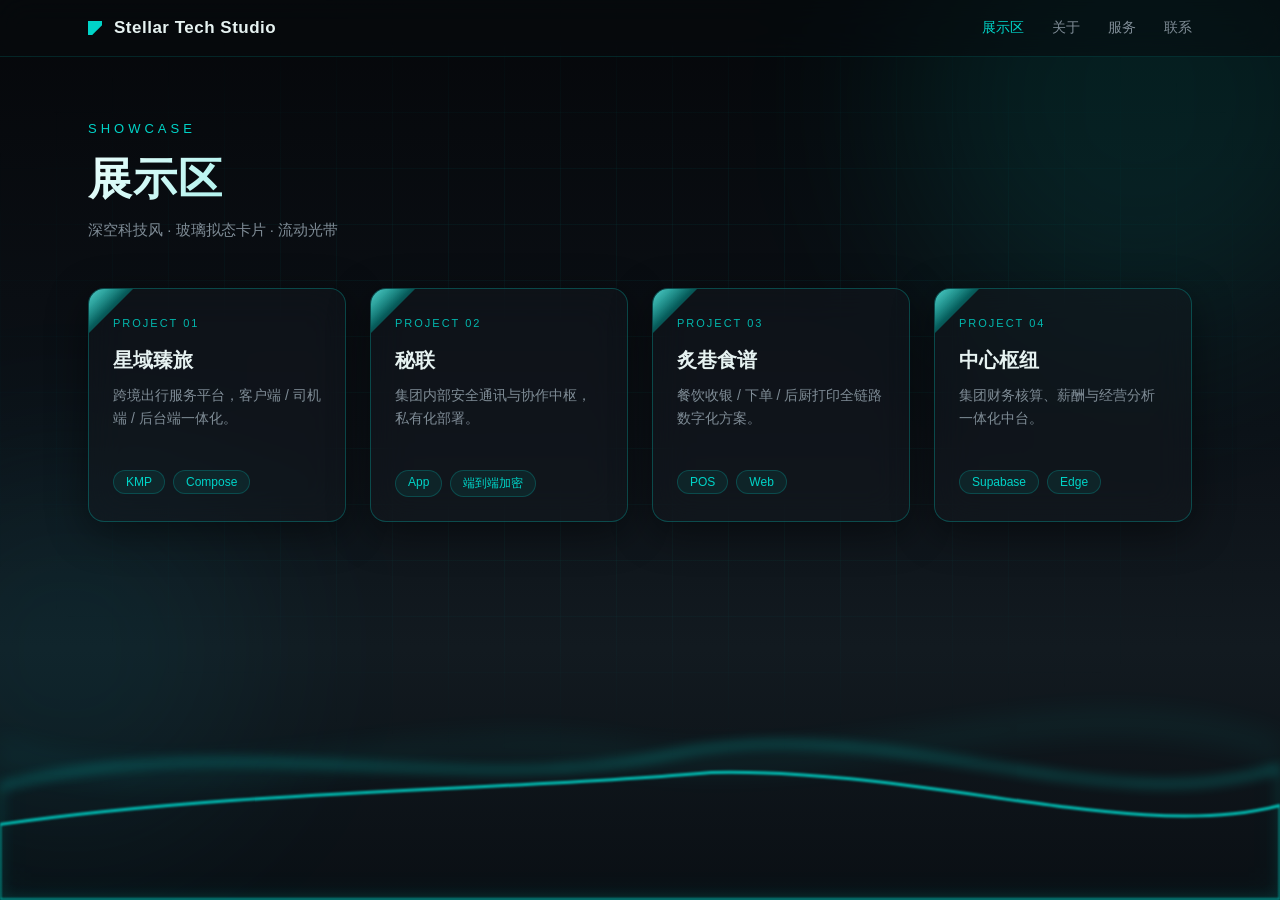
==== index.html @ 9c14c36c "feat: Stellar Tech Studio 展示区初版（深空科技风 + 玻璃拟态卡片 + 流动光带）" ====
<!DOCTYPE html>
<html lang="zh-CN">
<head>
  <meta charset="UTF-8" />
  <meta name="viewport" content="width=device-width, initial-scale=1.0" />
  <title>Stellar Tech Studio · 展示区</title>
  <link rel="stylesheet" href="css/style.css" />
</head>
<body>
  <!-- 背景层：深黑→深灰渐变 + 底部青蓝丝绸光带波纹 -->
  <div class="bg" aria-hidden="true">
    <div class="bg-gradient"></div>
    <svg class="silk silk-1" viewBox="0 0 1440 320" preserveAspectRatio="none">
      <path class="silk-path" d="M0,192 C240,288 480,96 720,160 C960,224 1200,128 1440,192 L1440,320 L0,320 Z"></path>
    </svg>
    <svg class="silk silk-2" viewBox="0 0 1440 320" preserveAspectRatio="none">
      <path class="silk-path" d="M0,224 C260,128 520,288 760,224 C1000,160 1240,256 1440,208 L1440,320 L0,320 Z"></path>
    </svg>
    <svg class="silk silk-3" viewBox="0 0 1440 320" preserveAspectRatio="none">
      <path class="silk-path" d="M0,256 C280,192 560,288 800,248 C1040,208 1280,272 1440,240 L1440,320 L0,320 Z"></path>
    </svg>
    <div class="grid-overlay"></div>
    <div class="glow glow-1"></div>
    <div class="glow glow-2"></div>
  </div>

  <!-- 顶部导航 -->
  <header class="nav">
    <div class="nav-inner">
      <div class="brand">
        <span class="brand-mark"></span>
        <span class="brand-name">Stellar Tech Studio</span>
      </div>
      <nav class="nav-links">
        <a href="#" class="active">展示区</a>
        <a href="#">关于</a>
        <a href="#">服务</a>
        <a href="#">联系</a>
      </nav>
    </div>
  </header>

  <main class="wrap">
    <!-- 展示区标题 -->
    <section class="showcase-head">
      <p class="eyebrow">SHOWCASE</p>
      <h1 class="title">展示区</h1>
      <p class="subtitle">深空科技风 · 玻璃拟态卡片 · 流动光带</p>
    </section>

    <!-- 展示卡片网格 -->
    <section class="cards" id="cards">
      <article class="card">
        <div class="corner"></div>
        <div class="card-tag">PROJECT 01</div>
        <h2 class="card-title">星域臻旅</h2>
        <p class="card-desc">跨境出行服务平台，客户端 / 司机端 / 后台端一体化。</p>
        <div class="card-foot"><span class="chip">KMP</span><span class="chip">Compose</span></div>
      </article>

      <article class="card">
        <div class="corner"></div>
        <div class="card-tag">PROJECT 02</div>
        <h2 class="card-title">秘联</h2>
        <p class="card-desc">集团内部安全通讯与协作中枢，私有化部署。</p>
        <div class="card-foot"><span class="chip">App</span><span class="chip">端到端加密</span></div>
      </article>

      <article class="card">
        <div class="corner"></div>
        <div class="card-tag">PROJECT 03</div>
        <h2 class="card-title">炙巷食谱</h2>
        <p class="card-desc">餐饮收银 / 下单 / 后厨打印全链路数字化方案。</p>
        <div class="card-foot"><span class="chip">POS</span><span class="chip">Web</span></div>
      </article>

      <article class="card">
        <div class="corner"></div>
        <div class="card-tag">PROJECT 04</div>
        <h2 class="card-title">中心枢纽</h2>
        <p class="card-desc">集团财务核算、薪酬与经营分析一体化中台。</p>
        <div class="card-foot"><span class="chip">Supabase</span><span class="chip">Edge</span></div>
      </article>
    </section>
  </main>

  <script src="js/main.js"></script>
</body>
</html>
---- css/style.css ----
:root {
  --cyan: #00d4c8;
  --cyan-soft: rgba(0, 212, 200, 0.55);
  --cyan-dim: rgba(0, 212, 200, 0.22);
  --bg-deep: #05070a;
  --bg-mid: #0c1117;
  --glass: rgba(20, 26, 32, 0.45);
  --glass-border: rgba(0, 212, 200, 0.28);
  --text: #e6f2f1;
  --text-dim: #7f8c96;
}

* { margin: 0; padding: 0; box-sizing: border-box; }

html, body { height: 100%; }

body {
  font-family: "Inter", "PingFang SC", "Microsoft YaHei", -apple-system, sans-serif;
  color: var(--text);
  background: var(--bg-deep);
  overflow-x: hidden;
  -webkit-font-smoothing: antialiased;
}

/* ===== 背景层 ===== */
.bg {
  position: fixed;
  inset: 0;
  z-index: -2;
  overflow: hidden;
}

.bg-gradient {
  position: absolute;
  inset: 0;
  background: linear-gradient(180deg, #05070a 0%, #0c1117 48%, #121a20 72%, #0a0f14 100%);
}

/* 底部流动丝绸光带波纹 */
.silk {
  position: absolute;
  left: 0;
  right: 0;
  bottom: 0;
  width: 100%;
  height: 42vh;
  opacity: 0.9;
}

.silk-path {
  fill: none;
  stroke: var(--cyan);
  stroke-width: 2.5;
  stroke-linecap: round;
}

.silk-1 { filter: blur(14px); opacity: 0.5; animation: silkDrift 12s ease-in-out infinite alternate; }
.silk-2 { filter: blur(6px);  opacity: 0.7; animation: silkDrift 18s ease-in-out infinite alternate-reverse; }
.silk-3 { filter: blur(1px);  opacity: 0.9; animation: silkDrift 15s ease-in-out infinite alternate; }

@keyframes silkDrift {
  0%   { transform: translateX(0)       translateY(0)     scaleX(1.05); }
  50%  { transform: translateX(-3%)     translateY(-2%)   scaleX(1.15); }
  100% { transform: translateX(2%)      translateY(1.5%)  scaleX(1.02); }
}

/* 科技网格叠加 */
.grid-overlay {
  position: absolute;
  inset: 0;
  background-image:
    linear-gradient(rgba(0, 212, 200, 0.05) 1px, transparent 1px),
    linear-gradient(90deg, rgba(0, 212, 200, 0.05) 1px, transparent 1px);
  background-size: 56px 56px;
  mask-image: radial-gradient(ellipse 80% 60% at 50% 40%, #000 30%, transparent 75%);
  -webkit-mask-image: radial-gradient(ellipse 80% 60% at 50% 40%, #000 30%, transparent 75%);
}

/* 柔光晕 */
.glow {
  position: absolute;
  border-radius: 50%;
  filter: blur(90px);
  opacity: 0.5;
}
.glow-1 { width: 480px; height: 480px; top: -140px; right: -100px; background: rgba(0, 212, 200, 0.22); }
.glow-2 { width: 380px; height: 380px; bottom: 60px; left: -120px; background: rgba(0, 180, 200, 0.16); }

/* ===== 导航 ===== */
.nav {
  position: sticky;
  top: 0;
  z-index: 10;
  backdrop-filter: blur(16px);
  -webkit-backdrop-filter: blur(16px);
  background: rgba(8, 12, 16, 0.55);
  border-bottom: 1px solid rgba(0, 212, 200, 0.14);
}
.nav-inner {
  max-width: 1160px;
  margin: 0 auto;
  padding: 18px 28px;
  display: flex;
  align-items: center;
  justify-content: space-between;
}
.brand { display: flex; align-items: center; gap: 12px; }
.brand-mark {
  width: 14px; height: 14px;
  background: var(--cyan);
  clip-path: polygon(0 0, 100% 0, 100% 30%, 30% 100%, 0 100%);
  box-shadow: 0 0 14px var(--cyan-soft);
}
.brand-name { font-weight: 600; letter-spacing: 0.5px; font-size: 17px; }
.nav-links { display: flex; gap: 28px; }
.nav-links a {
  color: var(--text-dim);
  text-decoration: none;
  font-size: 14px;
  transition: color .2s;
}
.nav-links a:hover, .nav-links a.active { color: var(--cyan); }

/* ===== 主体 ===== */
.wrap { max-width: 1160px; margin: 0 auto; padding: 64px 28px 140px; }

.showcase-head { margin-bottom: 48px; }
.eyebrow {
  color: var(--cyan);
  font-size: 13px;
  letter-spacing: 4px;
  margin-bottom: 14px;
}
.title {
  font-size: 44px;
  font-weight: 700;
  letter-spacing: 1px;
  background: linear-gradient(120deg, #eafdfb 0%, var(--cyan) 60%, #4fd9ff 100%);
  -webkit-background-clip: text;
  background-clip: text;
  -webkit-text-fill-color: transparent;
}
.subtitle { color: var(--text-dim); margin-top: 12px; font-size: 15px; }

/* ===== 卡片网格 ===== */
.cards {
  display: grid;
  grid-template-columns: repeat(auto-fill, minmax(250px, 1fr));
  gap: 24px;
}

.card {
  position: relative;
  background: var(--glass);
  border: 1px solid var(--glass-border);
  border-radius: 16px;
  padding: 28px 24px 24px;
  overflow: hidden;
  backdrop-filter: blur(18px);
  -webkit-backdrop-filter: blur(18px);
  box-shadow: 0 0 0 0 rgba(0, 212, 200, 0), 0 10px 40px rgba(0, 0, 0, 0.45);
  transition: transform .3s ease, box-shadow .3s ease, border-color .3s ease;
  cursor: default;
}

.card:hover {
  transform: translateY(-6px);
  border-color: rgba(0, 212, 200, 0.6);
  box-shadow: 0 0 28px rgba(0, 212, 200, 0.28), 0 18px 50px rgba(0, 0, 0, 0.55);
}

/* 左上角青蓝色斜角装饰 */
.card .corner {
  position: absolute;
  top: 0; left: 0;
  width: 44px; height: 44px;
  background: linear-gradient(135deg, var(--cyan) 0%, rgba(0, 212, 200, 0.25) 60%, transparent 75%);
  clip-path: polygon(0 0, 100% 0, 0 100%);
  opacity: 0.9;
}
.card .corner::after {
  content: "";
  position: absolute;
  top: 0; left: 0;
  width: 100%; height: 100%;
  background: linear-gradient(135deg, #ffffff 0%, transparent 45%);
  opacity: 0.35;
}

.card-tag {
  font-size: 11px;
  letter-spacing: 2px;
  color: var(--cyan);
  margin-bottom: 18px;
  opacity: 0.85;
}
.card-title { font-size: 20px; font-weight: 600; margin-bottom: 10px; }
.card-desc { color: var(--text-dim); font-size: 14px; line-height: 1.65; min-height: 66px; }
.card-foot { margin-top: 20px; display: flex; gap: 8px; flex-wrap: wrap; }
.chip {
  font-size: 12px;
  padding: 4px 12px;
  border-radius: 999px;
  color: var(--cyan);
  background: rgba(0, 212, 200, 0.08);
  border: 1px solid rgba(0, 212, 200, 0.22);
}

/* ===== 响应式 ===== */
@media (max-width: 640px) {
  .title { font-size: 32px; }
  .nav-links { gap: 16px; }
  .cards { grid-template-columns: 1fr; }
}
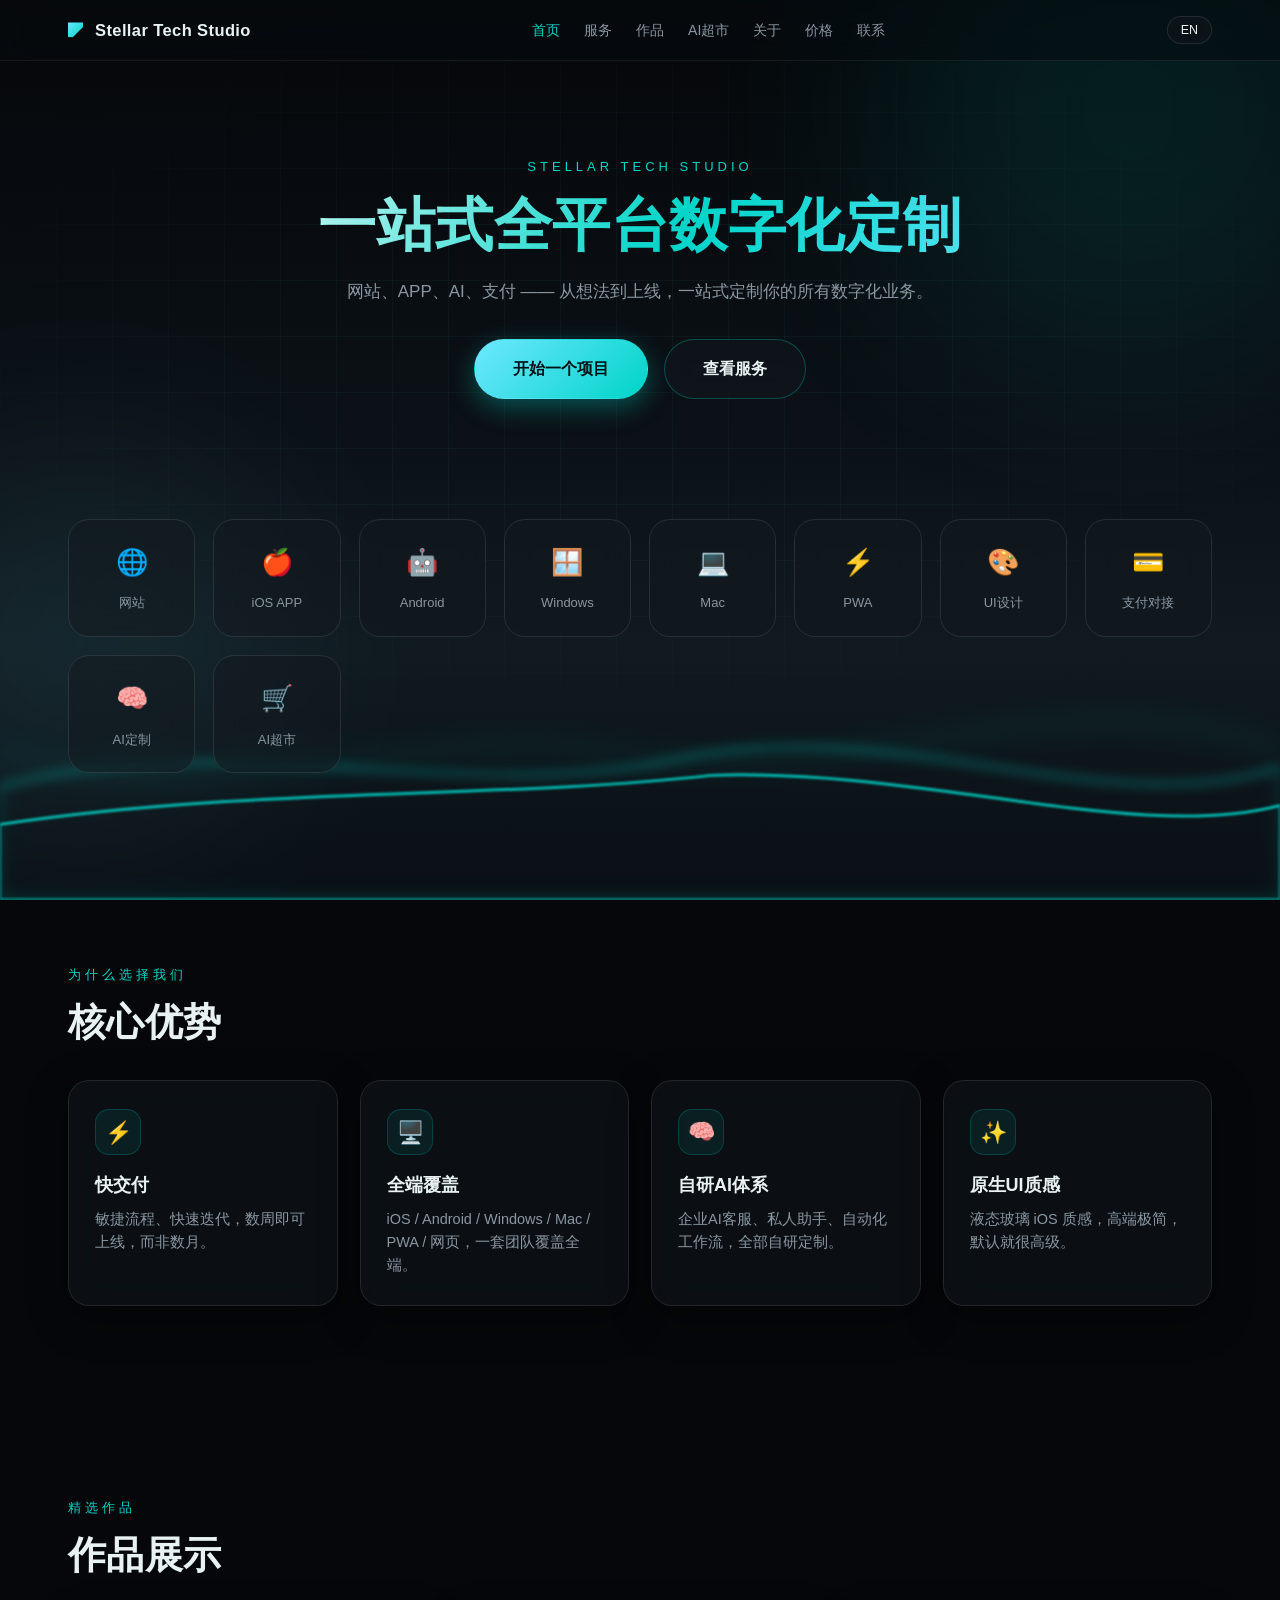
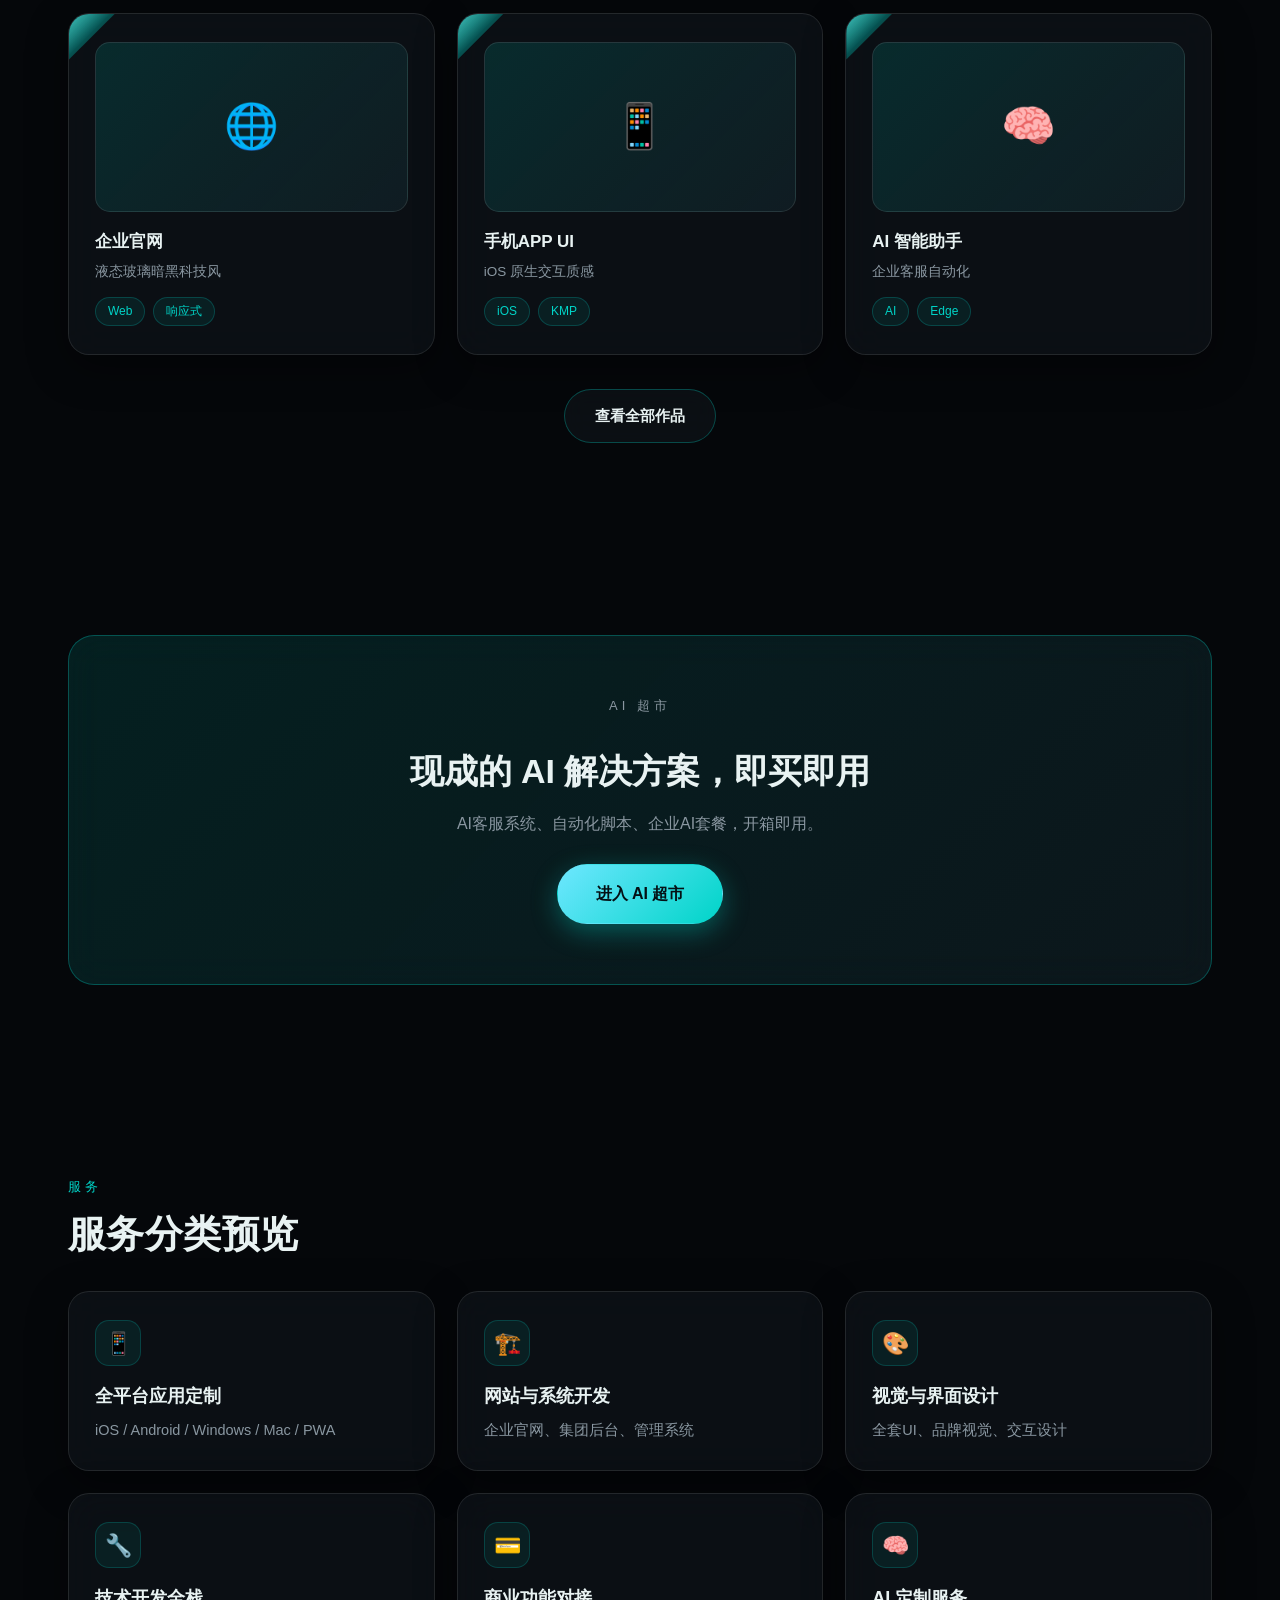
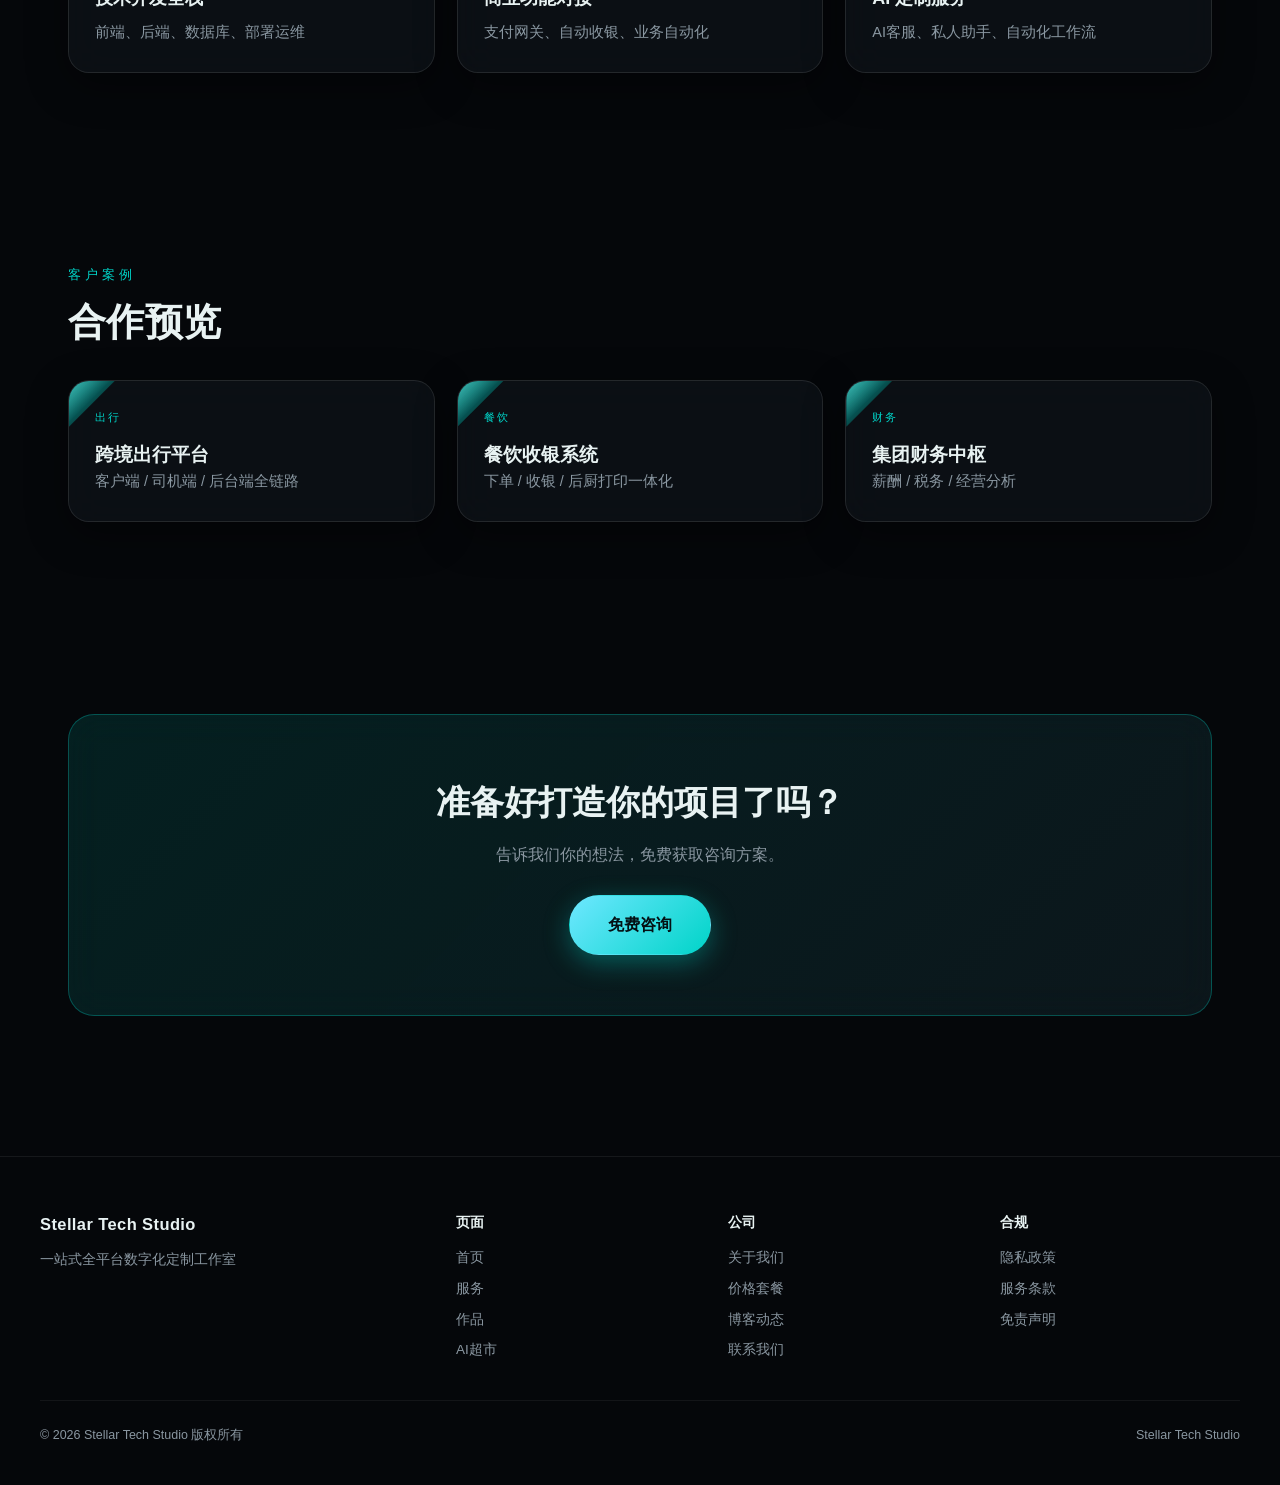
==== commit 3399b052: "feat: 完整官网 11 页（8 核心 + 3 合规）· iOS 液态玻璃暗黑科技风 · 中英双语" ====
--- a/index.html
+++ b/index.html
@@ -1,89 +1,160 @@
 <!DOCTYPE html>
 <html lang="zh-CN">
 <head>
-  <meta charset="UTF-8" />
-  <meta name="viewport" content="width=device-width, initial-scale=1.0" />
-  <title>Stellar Tech Studio · 展示区</title>
-  <link rel="stylesheet" href="css/style.css" />
+<meta charset="UTF-8" />
+<meta name="viewport" content="width=device-width, initial-scale=1.0" />
+<title>Stellar Tech Studio · 一站式全平台数字化定制</title>
+<meta name="description" content="Stellar Tech Studio 一站式全平台数字化定制工作室：网站、APP、AI、支付一体化定制。" />
+<link rel="stylesheet" href="css/style.css" />
 </head>
 <body>
-  <!-- 背景层：深黑→深灰渐变 + 底部青蓝丝绸光带波纹 -->
-  <div class="bg" aria-hidden="true">
-    <div class="bg-gradient"></div>
-    <svg class="silk silk-1" viewBox="0 0 1440 320" preserveAspectRatio="none">
-      <path class="silk-path" d="M0,192 C240,288 480,96 720,160 C960,224 1200,128 1440,192 L1440,320 L0,320 Z"></path>
-    </svg>
-    <svg class="silk silk-2" viewBox="0 0 1440 320" preserveAspectRatio="none">
-      <path class="silk-path" d="M0,224 C260,128 520,288 760,224 C1000,160 1240,256 1440,208 L1440,320 L0,320 Z"></path>
-    </svg>
-    <svg class="silk silk-3" viewBox="0 0 1440 320" preserveAspectRatio="none">
-      <path class="silk-path" d="M0,256 C280,192 560,288 800,248 C1040,208 1280,272 1440,240 L1440,320 L0,320 Z"></path>
-    </svg>
-    <div class="grid-overlay"></div>
-    <div class="glow glow-1"></div>
-    <div class="glow glow-2"></div>
+<div class="bg" aria-hidden="true">
+  <div class="bg-gradient"></div>
+  <svg class="silk silk-1" viewBox="0 0 1440 320" preserveAspectRatio="none"><path class="silk-path" d="M0,192 C240,288 480,96 720,160 C960,224 1200,128 1440,192 L1440,320 L0,320 Z"></path></svg>
+  <svg class="silk silk-2" viewBox="0 0 1440 320" preserveAspectRatio="none"><path class="silk-path" d="M0,224 C260,128 520,288 760,224 C1000,160 1240,256 1440,208 L1440,320 L0,320 Z"></path></svg>
+  <svg class="silk silk-3" viewBox="0 0 1440 320" preserveAspectRatio="none"><path class="silk-path" d="M0,256 C280,192 560,288 800,248 C1040,208 1280,272 1440,240 L1440,320 L0,320 Z"></path></svg>
+  <div class="grid-overlay"></div>
+  <div class="glow glow-1"></div>
+  <div class="glow glow-2"></div>
+</div>
+<header class="nav">
+  <div class="nav-inner">
+    <a href="index.html" class="brand"><span class="brand-mark"></span><span class="brand-name">Stellar Tech Studio</span></a>
+    <nav class="nav-links">
+      <a href="index.html" data-nav="index" data-en="Home">首页</a>
+      <a href="services.html" data-nav="services" data-en="Services">服务</a>
+      <a href="portfolio.html" data-nav="portfolio" data-en="Work">作品</a>
+      <a href="ai-store.html" data-nav="ai-store" data-en="AI Store">AI超市</a>
+      <a href="about.html" data-nav="about" data-en="About">关于</a>
+      <a href="pricing.html" data-nav="pricing" data-en="Pricing">价格</a>
+      <a href="contact.html" data-nav="contact" data-en="Contact">联系</a>
+    </nav>
+    <div class="nav-actions">
+      <button class="lang-toggle" type="button">EN</button>
+      <button class="hamburger" type="button" aria-label="menu"><span></span><span></span><span></span></button>
+    </div>
   </div>
+</header>
+<main>
+  <section class="hero">
+    <p class="eyebrow" data-en="STELLAR TECH STUDIO">STELLAR TECH STUDIO</p>
+    <h1 class="h1" data-en="One Studio. Every Platform.">一站式全平台数字化定制</h1>
+    <p class="lead" data-en="Websites, apps, AI and payments — custom-built for your business, from idea to launch.">网站、APP、AI、支付 —— 从想法到上线，一站式定制你的所有数字化业务。</p>
+    <div class="hero-actions">
+      <a href="contact.html" class="btn btn-primary btn-lg" data-en="Start a Project">开始一个项目</a>
+      <a href="services.html" class="btn btn-ghost btn-lg" data-en="View Services">查看服务</a>
+    </div>
+  </section>
 
-  <!-- 顶部导航 -->
-  <header class="nav">
-    <div class="nav-inner">
-      <div class="brand">
-        <span class="brand-mark"></span>
-        <span class="brand-name">Stellar Tech Studio</span>
-      </div>
-      <nav class="nav-links">
-        <a href="#" class="active">展示区</a>
-        <a href="#">关于</a>
-        <a href="#">服务</a>
-        <a href="#">联系</a>
-      </nav>
+  <section class="wrap" style="padding-top:20px">
+    <div class="icon-grid">
+      <div class="icon-cell"><span class="emoji">🌐</span><span class="t" data-en="Website">网站</span></div>
+      <div class="icon-cell"><span class="emoji">🍎</span><span class="t" data-en="iOS APP">iOS APP</span></div>
+      <div class="icon-cell"><span class="emoji">🤖</span><span class="t" data-en="Android">Android</span></div>
+      <div class="icon-cell"><span class="emoji">🪟</span><span class="t" data-en="Windows">Windows</span></div>
+      <div class="icon-cell"><span class="emoji">💻</span><span class="t" data-en="Mac">Mac</span></div>
+      <div class="icon-cell"><span class="emoji">⚡</span><span class="t" data-en="PWA">PWA</span></div>
+      <div class="icon-cell"><span class="emoji">🎨</span><span class="t" data-en="UI Design">UI设计</span></div>
+      <div class="icon-cell"><span class="emoji">💳</span><span class="t" data-en="Payments">支付对接</span></div>
+      <div class="icon-cell"><span class="emoji">🧠</span><span class="t" data-en="AI Custom">AI定制</span></div>
+      <div class="icon-cell"><span class="emoji">🛒</span><span class="t" data-en="AI Store">AI超市</span></div>
     </div>
-  </header>
+  </section>
 
-  <main class="wrap">
-    <!-- 展示区标题 -->
-    <section class="showcase-head">
-      <p class="eyebrow">SHOWCASE</p>
-      <h1 class="title">展示区</h1>
-      <p class="subtitle">深空科技风 · 玻璃拟态卡片 · 流动光带</p>
-    </section>
+  <section class="wrap">
+    <p class="eyebrow" data-en="WHY US">为什么选择我们</p>
+    <h2 class="h2">核心优势</h2>
+    <div class="grid-4" style="margin-top:34px">
+      <div class="card feature reveal"><span class="icon-chip">⚡</span><h3 style="margin-top:16px" data-en="Fast Delivery">快交付</h3><p data-en="Agile process, rapid iterations, launch in weeks not months.">敏捷流程、快速迭代，数周即可上线，而非数月。</p></div>
+      <div class="card feature reveal"><span class="icon-chip">🖥️</span><h3 style="margin-top:16px" data-en="Full-Stack Coverage">全端覆盖</h3><p data-en="iOS, Android, Windows, Mac, PWA and web — one team for all platforms.">iOS / Android / Windows / Mac / PWA / 网页，一套团队覆盖全端。</p></div>
+      <div class="card feature reveal"><span class="icon-chip">🧠</span><h3 style="margin-top:16px" data-en="In-house AI">自研AI体系</h3><p data-en="Custom AI assistants, chatbots and automation built in-house.">企业AI客服、私人助手、自动化工作流，全部自研定制。</p></div>
+      <div class="card feature reveal"><span class="icon-chip">✨</span><h3 style="margin-top:16px" data-en="Native UI Quality">原生UI质感</h3><p data-en="Liquid-glass iOS aesthetic, premium and minimal by default.">液态玻璃 iOS 质感，高端极简，默认就很高级。</p></div>
+    </div>
+  </section>
 
-    <!-- 展示卡片网格 -->
-    <section class="cards" id="cards">
-      <article class="card">
-        <div class="corner"></div>
-        <div class="card-tag">PROJECT 01</div>
-        <h2 class="card-title">星域臻旅</h2>
-        <p class="card-desc">跨境出行服务平台，客户端 / 司机端 / 后台端一体化。</p>
-        <div class="card-foot"><span class="chip">KMP</span><span class="chip">Compose</span></div>
-      </article>
+  <section class="wrap">
+    <p class="eyebrow" data-en="SELECTED WORK">精选作品</p>
+    <h2 class="h2">作品展示</h2>
+    <div class="grid-3" style="margin-top:34px">
+      <div class="card pf-card reveal"><div class="corner"></div><div class="pf-thumb">🌐</div><h3 data-en="Corporate Website">企业官网</h3><p data-en="Liquid-glass dark tech style.">液态玻璃暗黑科技风</p><div class="pf-meta"><span class="chip">Web</span><span class="chip" data-en="Responsive">响应式</span></div></div>
+      <div class="card pf-card reveal"><div class="corner"></div><div class="pf-thumb">📱</div><h3 data-en="Mobile APP UI">手机APP UI</h3><p data-en="iOS native interaction, premium feel.">iOS 原生交互质感</p><div class="pf-meta"><span class="chip">iOS</span><span class="chip">KMP</span></div></div>
+      <div class="card pf-card reveal"><div class="corner"></div><div class="pf-thumb">🧠</div><h3 data-en="AI Assistant">AI 智能助手</h3><p data-en="Enterprise customer service automation.">企业客服自动化</p><div class="pf-meta"><span class="chip" data-en="AI">AI</span><span class="chip" data-en="Edge">Edge</span></div></div>
+    </div>
+    <div style="text-align:center;margin-top:34px"><a href="portfolio.html" class="btn btn-ghost" data-en="View All Work">查看全部作品</a></div>
+  </section>
 
-      <article class="card">
-        <div class="corner"></div>
-        <div class="card-tag">PROJECT 02</div>
-        <h2 class="card-title">秘联</h2>
-        <p class="card-desc">集团内部安全通讯与协作中枢，私有化部署。</p>
-        <div class="card-foot"><span class="chip">App</span><span class="chip">端到端加密</span></div>
-      </article>
+  <section class="wrap">
+    <div class="cta-banner reveal">
+      <p class="eyebrow" data-en="AI STORE">AI 超市</p>
+      <h2 data-en="Ready-to-deploy AI solutions">现成的 AI 解决方案，即买即用</h2>
+      <p data-en="AI customer service, automation scripts and enterprise AI packages — ready to deploy.">AI客服系统、自动化脚本、企业AI套餐，开箱即用。</p>
+      <a href="ai-store.html" class="btn btn-primary btn-lg" data-en="Enter AI Store">进入 AI 超市</a>
+    </div>
+  </section>
 
-      <article class="card">
-        <div class="corner"></div>
-        <div class="card-tag">PROJECT 03</div>
-        <h2 class="card-title">炙巷食谱</h2>
-        <p class="card-desc">餐饮收银 / 下单 / 后厨打印全链路数字化方案。</p>
-        <div class="card-foot"><span class="chip">POS</span><span class="chip">Web</span></div>
-      </article>
+  <section class="wrap">
+    <p class="eyebrow" data-en="SERVICES">服务</p>
+    <h2 class="h2">服务分类预览</h2>
+    <div class="grid-3" style="margin-top:34px">
+      <div class="card feature reveal"><span class="icon-chip">📱</span><h3 style="margin-top:16px" data-en="App Development">全平台应用定制</h3><p data-en="iOS, Android, Windows, Mac and PWA.">iOS / Android / Windows / Mac / PWA</p></div>
+      <div class="card feature reveal"><span class="icon-chip">🏗️</span><h3 style="margin-top:16px" data-en="Web & Systems">网站与系统开发</h3><p data-en="Corporate sites, backends and management systems.">企业官网、集团后台、管理系统</p></div>
+      <div class="card feature reveal"><span class="icon-chip">🎨</span><h3 style="margin-top:16px" data-en="UI / Visual Design">视觉与界面设计</h3><p data-en="Full UI design, branding and interaction.">全套UI、品牌视觉、交互设计</p></div>
+      <div class="card feature reveal"><span class="icon-chip">🔧</span><h3 style="margin-top:16px" data-en="Full-Stack Dev">技术开发全栈</h3><p data-en="Frontend, backend, database and deployment.">前端、后端、数据库、部署运维</p></div>
+      <div class="card feature reveal"><span class="icon-chip">💳</span><h3 style="margin-top:16px" data-en="Business Integration">商业功能对接</h3><p data-en="Payment gateways, POS and automation.">支付网关、自动收银、业务自动化</p></div>
+      <div class="card feature reveal"><span class="icon-chip">🧠</span><h3 style="margin-top:16px" data-en="AI Customization">AI 定制服务</h3><p data-en="AI customer service, assistants and workflows.">AI客服、私人助手、自动化工作流</p></div>
+    </div>
+  </section>
 
-      <article class="card">
-        <div class="corner"></div>
-        <div class="card-tag">PROJECT 04</div>
-        <h2 class="card-title">中心枢纽</h2>
-        <p class="card-desc">集团财务核算、薪酬与经营分析一体化中台。</p>
-        <div class="card-foot"><span class="chip">Supabase</span><span class="chip">Edge</span></div>
-      </article>
-    </section>
-  </main>
+  <section class="wrap">
+    <p class="eyebrow" data-en="TRUSTED BY">客户案例</p>
+    <h2 class="h2">合作预览</h2>
+    <div class="grid-3" style="margin-top:34px">
+      <div class="card reveal"><div class="corner"></div><div class="card-tag" style="font-size:11px;letter-spacing:2px;color:var(--cyan);margin-bottom:14px" data-en="TRAVEL">出行</div><h3 data-en="Cross-border travel platform">跨境出行平台</h3><p class="sub" data-en="Client, driver and admin apps — full chain.">客户端 / 司机端 / 后台端全链路</p></div>
+      <div class="card reveal"><div class="corner"></div><div class="card-tag" style="font-size:11px;letter-spacing:2px;color:var(--cyan);margin-bottom:14px" data-en="F&B">餐饮</div><h3 data-en="Restaurant POS system">餐饮收银系统</h3><p class="sub" data-en="Ordering, checkout and kitchen printing.">下单 / 收银 / 后厨打印一体化</p></div>
+      <div class="card reveal"><div class="corner"></div><div class="card-tag" style="font-size:11px;letter-spacing:2px;color:var(--cyan);margin-bottom:14px" data-en="FINANCE">财务</div><h3 data-en="Group finance hub">集团财务中枢</h3><p class="sub" data-en="Payroll, tax and business analytics.">薪酬 / 税务 / 经营分析</p></div>
+    </div>
+  </section>
 
-  <script src="js/main.js"></script>
+  <section class="wrap">
+    <div class="cta-banner reveal">
+      <h2 data-en="Ready to build something great?">准备好打造你的项目了吗？</h2>
+      <p data-en="Tell us your idea and get a free consultation.">告诉我们你的想法，免费获取咨询方案。</p>
+      <a href="contact.html" class="btn btn-primary btn-lg" data-en="Free Consultation">免费咨询</a>
+    </div>
+  </section>
+</main>
+<footer class="footer">
+  <div class="footer-inner">
+    <div>
+      <span class="brand-name">Stellar Tech Studio</span>
+      <p data-en="One-stop full-platform digital customization studio.">一站式全平台数字化定制工作室</p>
+    </div>
+    <div>
+      <h4 data-en="Pages">页面</h4>
+      <a href="index.html" data-en="Home">首页</a>
+      <a href="services.html" data-en="Services">服务</a>
+      <a href="portfolio.html" data-en="Work">作品</a>
+      <a href="ai-store.html" data-en="AI Store">AI超市</a>
+    </div>
+    <div>
+      <h4 data-en="Company">公司</h4>
+      <a href="about.html" data-en="About">关于我们</a>
+      <a href="pricing.html" data-en="Pricing">价格套餐</a>
+      <a href="blog.html" data-en="Blog">博客动态</a>
+      <a href="contact.html" data-en="Contact">联系我们</a>
+    </div>
+    <div>
+      <h4 data-en="Legal">合规</h4>
+      <a href="privacy.html" data-en="Privacy Policy">隐私政策</a>
+      <a href="terms.html" data-en="Terms of Service">服务条款</a>
+      <a href="disclaimer.html" data-en="Disclaimers">免责声明</a>
+    </div>
+  </div>
+  <div class="footer-bottom">
+    <span data-en="© 2026 Stellar Tech Studio. All rights reserved.">© 2026 Stellar Tech Studio 版权所有</span>
+    <span>Stellar Tech Studio</span>
+  </div>
+</footer>
+<script src="js/main.js"></script>
 </body>
-</html>
+</html>
--- a/css/style.css
+++ b/css/style.css
@@ -1,214 +1,291 @@
 :root {
+  --ice: #6ee7ff;
   --cyan: #00d4c8;
   --cyan-soft: rgba(0, 212, 200, 0.55);
-  --cyan-dim: rgba(0, 212, 200, 0.22);
+  --cyan-dim: rgba(0, 212, 200, 0.18);
   --bg-deep: #05070a;
-  --bg-mid: #0c1117;
-  --glass: rgba(20, 26, 32, 0.45);
-  --glass-border: rgba(0, 212, 200, 0.28);
-  --text: #e6f2f1;
-  --text-dim: #7f8c96;
+  --bg-mid: #0b1116;
+  --glass: rgba(18, 24, 30, 0.50);
+  --glass-strong: rgba(22, 30, 37, 0.68);
+  --glass-border: rgba(255, 255, 255, 0.10);
+  --glass-border-cyan: rgba(0, 212, 200, 0.30);
+  --text: #e8f2f2;
+  --text-dim: #8a97a1;
+  --r: 21px;
 }
 
 * { margin: 0; padding: 0; box-sizing: border-box; }
 
-html, body { height: 100%; }
+html { scroll-behavior: smooth; }
 
 body {
-  font-family: "Inter", "PingFang SC", "Microsoft YaHei", -apple-system, sans-serif;
+  font-family: "Inter", "PingFang SC", "Microsoft YaHei", -apple-system, BlinkMacSystemFont, sans-serif;
   color: var(--text);
   background: var(--bg-deep);
   overflow-x: hidden;
   -webkit-font-smoothing: antialiased;
-}
+  line-height: 1.6;
+}
+
+a { color: inherit; text-decoration: none; }
+img { max-width: 100%; display: block; }
 
 /* ===== 背景层 ===== */
-.bg {
-  position: fixed;
-  inset: 0;
-  z-index: -2;
-  overflow: hidden;
-}
-
+.bg { position: fixed; inset: 0; z-index: -2; overflow: hidden; }
 .bg-gradient {
-  position: absolute;
-  inset: 0;
-  background: linear-gradient(180deg, #05070a 0%, #0c1117 48%, #121a20 72%, #0a0f14 100%);
-}
-
-/* 底部流动丝绸光带波纹 */
-.silk {
-  position: absolute;
-  left: 0;
-  right: 0;
-  bottom: 0;
-  width: 100%;
-  height: 42vh;
-  opacity: 0.9;
-}
-
-.silk-path {
-  fill: none;
-  stroke: var(--cyan);
-  stroke-width: 2.5;
-  stroke-linecap: round;
-}
-
-.silk-1 { filter: blur(14px); opacity: 0.5; animation: silkDrift 12s ease-in-out infinite alternate; }
-.silk-2 { filter: blur(6px);  opacity: 0.7; animation: silkDrift 18s ease-in-out infinite alternate-reverse; }
-.silk-3 { filter: blur(1px);  opacity: 0.9; animation: silkDrift 15s ease-in-out infinite alternate; }
-
+  position: absolute; inset: 0;
+  background: linear-gradient(180deg, #05070a 0%, #0b1116 48%, #101a20 72%, #0a0f14 100%);
+}
+.silk { position: absolute; left: 0; right: 0; bottom: 0; width: 100%; height: 42vh; }
+.silk-path { fill: none; stroke: var(--cyan); stroke-width: 2.5; stroke-linecap: round; }
+.silk-1 { filter: blur(14px); opacity: 0.45; animation: silkDrift 12s ease-in-out infinite alternate; }
+.silk-2 { filter: blur(6px);  opacity: 0.65; animation: silkDrift 18s ease-in-out infinite alternate-reverse; }
+.silk-3 { filter: blur(1px);  opacity: 0.85; animation: silkDrift 15s ease-in-out infinite alternate; }
 @keyframes silkDrift {
-  0%   { transform: translateX(0)       translateY(0)     scaleX(1.05); }
-  50%  { transform: translateX(-3%)     translateY(-2%)   scaleX(1.15); }
-  100% { transform: translateX(2%)      translateY(1.5%)  scaleX(1.02); }
-}
-
-/* 科技网格叠加 */
+  0%   { transform: translateX(0) translateY(0) scaleX(1.05); }
+  50%  { transform: translateX(-3%) translateY(-2%) scaleX(1.15); }
+  100% { transform: translateX(2%) translateY(1.5%) scaleX(1.02); }
+}
 .grid-overlay {
-  position: absolute;
-  inset: 0;
+  position: absolute; inset: 0;
   background-image:
-    linear-gradient(rgba(0, 212, 200, 0.05) 1px, transparent 1px),
-    linear-gradient(90deg, rgba(0, 212, 200, 0.05) 1px, transparent 1px);
+    linear-gradient(rgba(110, 231, 255, 0.045) 1px, transparent 1px),
+    linear-gradient(90deg, rgba(110, 231, 255, 0.045) 1px, transparent 1px);
   background-size: 56px 56px;
   mask-image: radial-gradient(ellipse 80% 60% at 50% 40%, #000 30%, transparent 75%);
   -webkit-mask-image: radial-gradient(ellipse 80% 60% at 50% 40%, #000 30%, transparent 75%);
 }
-
-/* 柔光晕 */
-.glow {
-  position: absolute;
-  border-radius: 50%;
-  filter: blur(90px);
-  opacity: 0.5;
-}
-.glow-1 { width: 480px; height: 480px; top: -140px; right: -100px; background: rgba(0, 212, 200, 0.22); }
-.glow-2 { width: 380px; height: 380px; bottom: 60px; left: -120px; background: rgba(0, 180, 200, 0.16); }
+.glow { position: absolute; border-radius: 50%; filter: blur(100px); opacity: 0.5; }
+.glow-1 { width: 500px; height: 500px; top: -140px; right: -100px; background: rgba(0, 212, 200, 0.20); }
+.glow-2 { width: 400px; height: 400px; bottom: 60px; left: -120px; background: rgba(110, 231, 255, 0.14); }
 
 /* ===== 导航 ===== */
 .nav {
-  position: sticky;
-  top: 0;
-  z-index: 10;
-  backdrop-filter: blur(16px);
-  -webkit-backdrop-filter: blur(16px);
+  position: sticky; top: 0; z-index: 50;
+  backdrop-filter: blur(20px) saturate(140%);
+  -webkit-backdrop-filter: blur(20px) saturate(140%);
   background: rgba(8, 12, 16, 0.55);
-  border-bottom: 1px solid rgba(0, 212, 200, 0.14);
-}
-.nav-inner {
-  max-width: 1160px;
-  margin: 0 auto;
-  padding: 18px 28px;
-  display: flex;
-  align-items: center;
-  justify-content: space-between;
-}
+  border-bottom: 1px solid rgba(255, 255, 255, 0.07);
+}
+.nav-inner { max-width: 1200px; margin: 0 auto; padding: 16px 28px; display: flex; align-items: center; justify-content: space-between; gap: 16px; }
 .brand { display: flex; align-items: center; gap: 12px; }
 .brand-mark {
-  width: 14px; height: 14px;
-  background: var(--cyan);
+  width: 15px; height: 15px; background: linear-gradient(135deg, var(--ice), var(--cyan));
   clip-path: polygon(0 0, 100% 0, 100% 30%, 30% 100%, 0 100%);
   box-shadow: 0 0 14px var(--cyan-soft);
 }
-.brand-name { font-weight: 600; letter-spacing: 0.5px; font-size: 17px; }
-.nav-links { display: flex; gap: 28px; }
+.brand-name { font-weight: 650; letter-spacing: 0.4px; font-size: 16.5px; }
+.nav-links { display: flex; gap: 24px; align-items: center; }
 .nav-links a {
-  color: var(--text-dim);
-  text-decoration: none;
-  font-size: 14px;
-  transition: color .2s;
+  color: var(--text-dim); font-size: 14px; transition: color .2s; position: relative;
 }
 .nav-links a:hover, .nav-links a.active { color: var(--cyan); }
-
-/* ===== 主体 ===== */
-.wrap { max-width: 1160px; margin: 0 auto; padding: 64px 28px 140px; }
-
-.showcase-head { margin-bottom: 48px; }
-.eyebrow {
-  color: var(--cyan);
-  font-size: 13px;
-  letter-spacing: 4px;
-  margin-bottom: 14px;
-}
-.title {
-  font-size: 44px;
-  font-weight: 700;
-  letter-spacing: 1px;
-  background: linear-gradient(120deg, #eafdfb 0%, var(--cyan) 60%, #4fd9ff 100%);
-  -webkit-background-clip: text;
-  background-clip: text;
-  -webkit-text-fill-color: transparent;
-}
-.subtitle { color: var(--text-dim); margin-top: 12px; font-size: 15px; }
-
-/* ===== 卡片网格 ===== */
-.cards {
-  display: grid;
-  grid-template-columns: repeat(auto-fill, minmax(250px, 1fr));
-  gap: 24px;
-}
-
+.lang-toggle {
+  cursor: pointer; border: 1px solid var(--glass-border); background: var(--glass);
+  color: var(--text); font-size: 12.5px; padding: 6px 13px; border-radius: 999px;
+  transition: all .2s; backdrop-filter: blur(10px);
+}
+.lang-toggle:hover { border-color: var(--cyan-soft); color: var(--cyan); }
+.hamburger { display: none; flex-direction: column; gap: 5px; cursor: pointer; padding: 4px; background: none; border: 0; }
+.hamburger span { width: 22px; height: 2px; background: var(--text); border-radius: 2px; transition: .25s; }
+
+/* ===== 通用容器 / 排版 ===== */
+.wrap { max-width: 1200px; margin: 0 auto; padding: 72px 28px 120px; }
+.wrap-narrow { max-width: 860px; }
+.section { padding: 72px 0; }
+.eyebrow { color: var(--cyan); font-size: 13px; letter-spacing: 4px; text-transform: uppercase; margin-bottom: 14px; }
+.h1 {
+  font-size: clamp(34px, 6vw, 58px); font-weight: 750; letter-spacing: 0.5px; line-height: 1.14;
+  background: linear-gradient(120deg, #eafdfb 0%, var(--cyan) 55%, var(--ice) 100%);
+  -webkit-background-clip: text; background-clip: text; -webkit-text-fill-color: transparent;
+}
+.h2 { font-size: clamp(26px, 4vw, 38px); font-weight: 700; letter-spacing: 0.4px; line-height: 1.2; }
+.h2 .grad { background: linear-gradient(120deg, #eafdfb, var(--cyan)); -webkit-background-clip: text; background-clip: text; -webkit-text-fill-color: transparent; }
+.lead { color: var(--text-dim); margin-top: 14px; font-size: 16px; max-width: 640px; }
+.sub { color: var(--text-dim); font-size: 14.5px; }
+
+/* ===== 按钮 ===== */
+.btn {
+  display: inline-flex; align-items: center; gap: 8px; cursor: pointer;
+  font-size: 15px; font-weight: 600; padding: 14px 30px; border-radius: 999px;
+  border: 1px solid transparent; transition: transform .18s cubic-bezier(.2,.8,.2,1), box-shadow .25s, background .2s;
+  -webkit-tap-highlight-color: transparent;
+}
+.btn:active { transform: scale(0.96); }
+.btn-primary {
+  color: #041014; background: linear-gradient(135deg, var(--ice), var(--cyan));
+  box-shadow: 0 8px 26px rgba(0, 212, 200, 0.35);
+}
+.btn-primary:hover { box-shadow: 0 12px 36px rgba(0, 212, 200, 0.5); transform: translateY(-2px); }
+.btn-ghost {
+  color: var(--text); background: var(--glass); border-color: var(--glass-border-cyan);
+  backdrop-filter: blur(12px);
+}
+.btn-ghost:hover { border-color: var(--cyan); color: var(--cyan); }
+.btn-lg { padding: 16px 38px; font-size: 16px; }
+
+/* ===== 玻璃卡片 ===== */
 .card {
-  position: relative;
-  background: var(--glass);
-  border: 1px solid var(--glass-border);
-  border-radius: 16px;
-  padding: 28px 24px 24px;
-  overflow: hidden;
-  backdrop-filter: blur(18px);
-  -webkit-backdrop-filter: blur(18px);
-  box-shadow: 0 0 0 0 rgba(0, 212, 200, 0), 0 10px 40px rgba(0, 0, 0, 0.45);
-  transition: transform .3s ease, box-shadow .3s ease, border-color .3s ease;
-  cursor: default;
-}
-
-.card:hover {
-  transform: translateY(-6px);
-  border-color: rgba(0, 212, 200, 0.6);
-  box-shadow: 0 0 28px rgba(0, 212, 200, 0.28), 0 18px 50px rgba(0, 0, 0, 0.55);
-}
-
-/* 左上角青蓝色斜角装饰 */
+  position: relative; background: var(--glass); border: 1px solid var(--glass-border);
+  border-radius: var(--r); padding: 28px 26px; overflow: hidden;
+  backdrop-filter: blur(18px) saturate(140%);
+  -webkit-backdrop-filter: blur(18px) saturate(140%);
+  box-shadow: 0 12px 40px rgba(0,0,0,0.42);
+  transition: transform .3s cubic-bezier(.2,.8,.2,1), box-shadow .3s, border-color .3s;
+}
+.card:hover { transform: translateY(-6px); border-color: var(--glass-border-cyan); box-shadow: 0 0 30px rgba(0,212,200,0.25), 0 20px 54px rgba(0,0,0,0.5); }
 .card .corner {
-  position: absolute;
-  top: 0; left: 0;
-  width: 44px; height: 44px;
-  background: linear-gradient(135deg, var(--cyan) 0%, rgba(0, 212, 200, 0.25) 60%, transparent 75%);
-  clip-path: polygon(0 0, 100% 0, 0 100%);
-  opacity: 0.9;
+  position: absolute; top: 0; left: 0; width: 46px; height: 46px;
+  background: linear-gradient(135deg, var(--cyan) 0%, rgba(0,212,200,0.22) 60%, transparent 75%);
+  clip-path: polygon(0 0, 100% 0, 0 100%); opacity: 0.85;
 }
 .card .corner::after {
-  content: "";
-  position: absolute;
-  top: 0; left: 0;
-  width: 100%; height: 100%;
-  background: linear-gradient(135deg, #ffffff 0%, transparent 45%);
-  opacity: 0.35;
-}
-
-.card-tag {
-  font-size: 11px;
-  letter-spacing: 2px;
-  color: var(--cyan);
-  margin-bottom: 18px;
-  opacity: 0.85;
-}
-.card-title { font-size: 20px; font-weight: 600; margin-bottom: 10px; }
-.card-desc { color: var(--text-dim); font-size: 14px; line-height: 1.65; min-height: 66px; }
-.card-foot { margin-top: 20px; display: flex; gap: 8px; flex-wrap: wrap; }
+  content: ""; position: absolute; inset: 0;
+  background: linear-gradient(135deg, #fff 0%, transparent 45%); opacity: 0.3;
+}
 .chip {
-  font-size: 12px;
-  padding: 4px 12px;
-  border-radius: 999px;
-  color: var(--cyan);
-  background: rgba(0, 212, 200, 0.08);
-  border: 1px solid rgba(0, 212, 200, 0.22);
-}
+  display: inline-block; font-size: 12px; padding: 4px 12px; border-radius: 999px;
+  color: var(--cyan); background: rgba(0,212,200,0.08); border: 1px solid rgba(0,212,200,0.22);
+}
+.icon-chip { display: inline-flex; align-items: center; justify-content: center; width: 46px; height: 46px; border-radius: 14px; font-size: 22px; background: rgba(0,212,200,0.08); border: 1px solid rgba(0,212,200,0.2); }
+
+/* ===== Hero ===== */
+.hero { padding: 96px 28px 60px; text-align: center; }
+.hero .h1 { max-width: 900px; margin: 0 auto; }
+.hero .lead { margin: 20px auto 34px; max-width: 680px; font-size: 17px; }
+.hero-actions { display: flex; gap: 16px; justify-content: center; flex-wrap: wrap; }
+
+/* ===== 图标一览 grid ===== */
+.icon-grid { display: grid; grid-template-columns: repeat(auto-fill, minmax(120px, 1fr)); gap: 18px; margin-top: 40px; }
+.icon-cell {
+  display: flex; flex-direction: column; align-items: center; gap: 10px; padding: 22px 12px;
+  background: var(--glass); border: 1px solid var(--glass-border); border-radius: var(--r);
+  backdrop-filter: blur(14px); transition: transform .25s, border-color .25s; text-align: center;
+}
+.icon-cell:hover { transform: translateY(-5px); border-color: var(--glass-border-cyan); }
+.icon-cell .emoji { font-size: 26px; }
+.icon-cell .t { font-size: 13px; color: var(--text-dim); }
+
+/* ===== 优势 / 特性 ===== */
+.grid-4 { display: grid; grid-template-columns: repeat(auto-fit, minmax(240px, 1fr)); gap: 22px; }
+.grid-3 { display: grid; grid-template-columns: repeat(auto-fit, minmax(280px, 1fr)); gap: 22px; }
+.grid-2 { display: grid; grid-template-columns: repeat(auto-fit, minmax(320px, 1fr)); gap: 22px; }
+.feature h3 { font-size: 18px; font-weight: 650; margin-bottom: 8px; }
+.feature p { color: var(--text-dim); font-size: 14.5px; }
+
+/* ===== 服务页分组 ===== */
+.svc-group { margin-bottom: 46px; }
+.svc-group > h3 { font-size: 21px; font-weight: 700; margin-bottom: 6px; display: flex; align-items: center; gap: 10px; }
+.svc-group > h3 .n { color: var(--cyan); font-size: 15px; font-weight: 700; letter-spacing: 1px; }
+.svc-group > .svc-list { margin-top: 16px; }
+.svc-item {
+  display: flex; align-items: flex-start; gap: 14px; padding: 16px 18px; border-radius: 16px;
+  border: 1px solid var(--glass-border); background: var(--glass); backdrop-filter: blur(12px);
+  margin-bottom: 12px; transition: border-color .2s, transform .2s;
+}
+.svc-item:hover { border-color: var(--glass-border-cyan); transform: translateX(4px); }
+.svc-item .dot { width: 8px; height: 8px; border-radius: 50%; background: var(--cyan); margin-top: 7px; flex-shrink: 0; box-shadow: 0 0 10px var(--cyan-soft); }
+.svc-item .name { font-weight: 600; font-size: 15.5px; }
+.svc-item .desc { color: var(--text-dim); font-size: 13.5px; }
+
+/* ===== Portfolio 筛选 ===== */
+.filter-bar { display: flex; gap: 10px; flex-wrap: wrap; margin: 30px 0; }
+.filter-btn {
+  cursor: pointer; font-size: 13.5px; padding: 9px 18px; border-radius: 999px;
+  border: 1px solid var(--glass-border); background: var(--glass); color: var(--text-dim);
+  transition: all .2s; backdrop-filter: blur(10px);
+}
+.filter-btn:hover, .filter-btn.active { color: var(--cyan); border-color: var(--cyan-soft); }
+.pf-card { cursor: pointer; }
+.pf-thumb { height: 170px; border-radius: 15px; margin-bottom: 16px; background: linear-gradient(135deg, rgba(0,212,200,0.14), rgba(110,231,255,0.06)); border: 1px solid var(--glass-border); display: flex; align-items: center; justify-content: center; font-size: 44px; }
+.pf-card h3 { font-size: 17px; font-weight: 650; margin-bottom: 6px; }
+.pf-card p { color: var(--text-dim); font-size: 13.5px; }
+.pf-meta { margin-top: 14px; display: flex; gap: 8px; flex-wrap: wrap; }
+
+/* ===== Pricing ===== */
+.price-card { display: flex; flex-direction: column; padding: 34px 28px; }
+.price-card.featured { border-color: var(--glass-border-cyan); box-shadow: 0 0 34px rgba(0,212,200,0.28); }
+.price-name { font-size: 18px; font-weight: 700; }
+.price-tag { font-size: 15px; color: var(--text-dim); margin: 4px 0 20px; }
+.price-amount { font-size: 42px; font-weight: 750; letter-spacing: -0.5px; }
+.price-amount .cur { font-size: 20px; color: var(--cyan); vertical-align: super; }
+.price-features { list-style: none; margin: 24px 0 30px; flex: 1; }
+.price-features li { padding: 9px 0; font-size: 14.5px; color: var(--text-dim); border-bottom: 1px solid rgba(255,255,255,0.05); }
+.price-features li::before { content: "✓ "; color: var(--cyan); font-weight: 700; }
+.badge-flag { position: absolute; top: 18px; right: 18px; font-size: 11px; letter-spacing: 1px; padding: 5px 12px; border-radius: 999px; color: #041014; background: linear-gradient(135deg, var(--ice), var(--cyan)); font-weight: 700; }
+
+/* ===== Blog ===== */
+.blog-card .date { font-size: 12.5px; color: var(--cyan); letter-spacing: 1px; margin-bottom: 10px; }
+.blog-card h3 { font-size: 18px; font-weight: 650; margin-bottom: 8px; }
+.blog-card p { color: var(--text-dim); font-size: 14px; }
+
+/* ===== 联系 ===== */
+.contact-grid { display: grid; grid-template-columns: 1fr 1.3fr; gap: 30px; align-items: start; }
+.contact-item { display: flex; align-items: center; gap: 14px; padding: 16px 18px; border-radius: 16px; border: 1px solid var(--glass-border); background: var(--glass); margin-bottom: 14px; backdrop-filter: blur(12px); }
+.contact-item .emoji { font-size: 22px; }
+.contact-item .lbl { font-size: 12.5px; color: var(--text-dim); }
+.contact-item .val { font-weight: 600; font-size: 15px; word-break: break-all; }
+.form fieldset { border: 0; }
+.form input, .form textarea, .form select {
+  width: 100%; padding: 14px 16px; margin-bottom: 16px; border-radius: 14px;
+  border: 1px solid var(--glass-border); background: rgba(10,15,20,0.6); color: var(--text);
+  font-size: 15px; font-family: inherit; outline: none; transition: border-color .2s;
+}
+.form input:focus, .form textarea:focus { border-color: var(--cyan-soft); }
+.form textarea { min-height: 130px; resize: vertical; }
+.form label { display: block; font-size: 13px; color: var(--text-dim); margin-bottom: 7px; }
+
+/* ===== 合规页 ===== */
+.prose h2 { font-size: 22px; font-weight: 700; margin: 34px 0 12px; }
+.prose h3 { font-size: 17px; font-weight: 650; margin: 24px 0 8px; }
+.prose p { color: var(--text-dim); margin-bottom: 14px; font-size: 15px; }
+.prose ul { color: var(--text-dim); padding-left: 22px; margin-bottom: 14px; }
+.prose li { margin-bottom: 8px; font-size: 14.5px; }
+.prose .updated { font-size: 13px; color: var(--text-dim); margin-bottom: 30px; }
+
+/* ===== CTA 横幅 ===== */
+.cta-banner {
+  text-align: center; padding: 60px 32px; border-radius: 26px;
+  background: linear-gradient(135deg, rgba(0,212,200,0.12), rgba(110,231,255,0.07));
+  border: 1px solid var(--glass-border-cyan); backdrop-filter: blur(18px);
+}
+.cta-banner h2 { font-size: clamp(24px, 4vw, 34px); font-weight: 750; margin-bottom: 12px; }
+.cta-banner p { color: var(--text-dim); margin-bottom: 28px; }
+
+/* ===== 页脚 ===== */
+.footer { border-top: 1px solid rgba(255,255,255,0.07); padding: 54px 28px 40px; margin-top: 20px; }
+.footer-inner { max-width: 1200px; margin: 0 auto; display: grid; grid-template-columns: 1.6fr 1fr 1fr 1fr; gap: 32px; }
+.footer .brand-name { margin-bottom: 12px; display: inline-block; }
+.footer p { color: var(--text-dim); font-size: 13.5px; }
+.footer h4 { font-size: 14px; font-weight: 650; margin-bottom: 14px; color: var(--text); }
+.footer a { display: block; color: var(--text-dim); font-size: 13.5px; margin-bottom: 9px; transition: color .2s; }
+.footer a:hover { color: var(--cyan); }
+.footer-bottom { max-width: 1200px; margin: 30px auto 0; padding-top: 24px; border-top: 1px solid rgba(255,255,255,0.06); display: flex; justify-content: space-between; flex-wrap: wrap; gap: 12px; font-size: 12.5px; color: var(--text-dim); }
 
 /* ===== 响应式 ===== */
-@media (max-width: 640px) {
-  .title { font-size: 32px; }
-  .nav-links { gap: 16px; }
-  .cards { grid-template-columns: 1fr; }
-}
+@media (max-width: 900px) {
+  .contact-grid { grid-template-columns: 1fr; }
+  .footer-inner { grid-template-columns: 1fr 1fr; }
+}
+@media (max-width: 720px) {
+  .nav-links {
+    position: fixed; inset: 0; top: 62px; flex-direction: column; align-items: flex-start;
+    padding: 28px; gap: 22px; background: rgba(6,9,13,0.96); backdrop-filter: blur(24px);
+    transform: translateX(100%); transition: transform .3s cubic-bezier(.2,.8,.2,1); z-index: 49;
+  }
+  .nav-links.open { transform: translateX(0); }
+  .nav-links a { font-size: 18px; }
+  .hamburger { display: flex; }
+  .hero { padding: 64px 20px 40px; }
+  .wrap { padding: 48px 20px 90px; }
+  .footer-inner { grid-template-columns: 1fr; gap: 24px; }
+  .icon-grid { grid-template-columns: repeat(3, 1fr); }
+}
+
+
+/* ===== nav actions ===== */
+.nav-actions { display: flex; align-items: center; gap: 12px; }
+
+/* ===== 滚动出现动效 ===== */
+.reveal { opacity: 0; transform: translateY(24px); transition: opacity .7s ease, transform .7s cubic-bezier(.2,.8,.2,1); }
+.reveal.in { opacity: 1; transform: translateY(0); }
